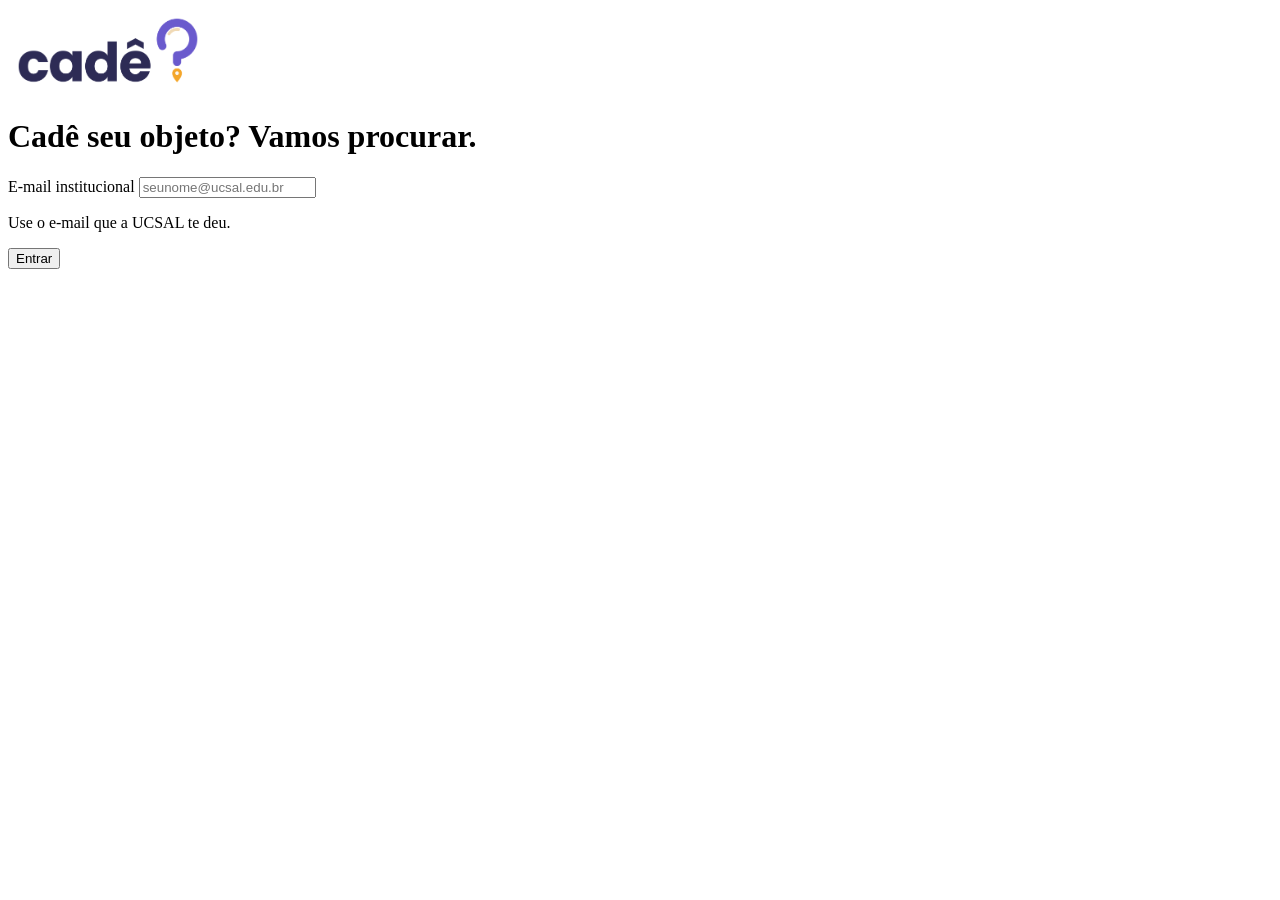
==== index.html @ cf89d3f3 "Create index.html" ====
<!DOCTYPE html>
<html lang="pt-BR">
  <head>
    <meta charset="UTF-8">
    <meta name="viewport" content="width=device-width, initial-scale=1.0">
    <title>Entrar | Cadê?</title>

    <!-- Fontes do Google: Poppins (títulos) e Inter (textos) -->
    <link rel="preconnect" href="https://fonts.googleapis.com">
    <link rel="preconnect" href="https://fonts.gstatic.com" crossorigin>
    <link href="https://fonts.googleapis.com/css2?family=Inter:wght@400;500&family=Poppins:wght@500;700&display=swap" rel="stylesheet">
  </head>

  <body>
    <main>
      <img src="assets/marca/cade-logo-principal.png" alt="Cadê?" width="200">

      <h1>Cadê seu objeto? Vamos procurar.</h1>

      <form action="inicio.html" method="get">
        <label for="email">E-mail institucional</label>
        <input
          type="email"
          id="email"
          name="email"
          placeholder="seunome@ucsal.edu.br"
          autocomplete="email"
        >
        <p id="email-ajuda">Use o e-mail que a UCSAL te deu.</p>

        <button type="submit">Entrar</button>
      </form>
    </main>
  </body>
</html>
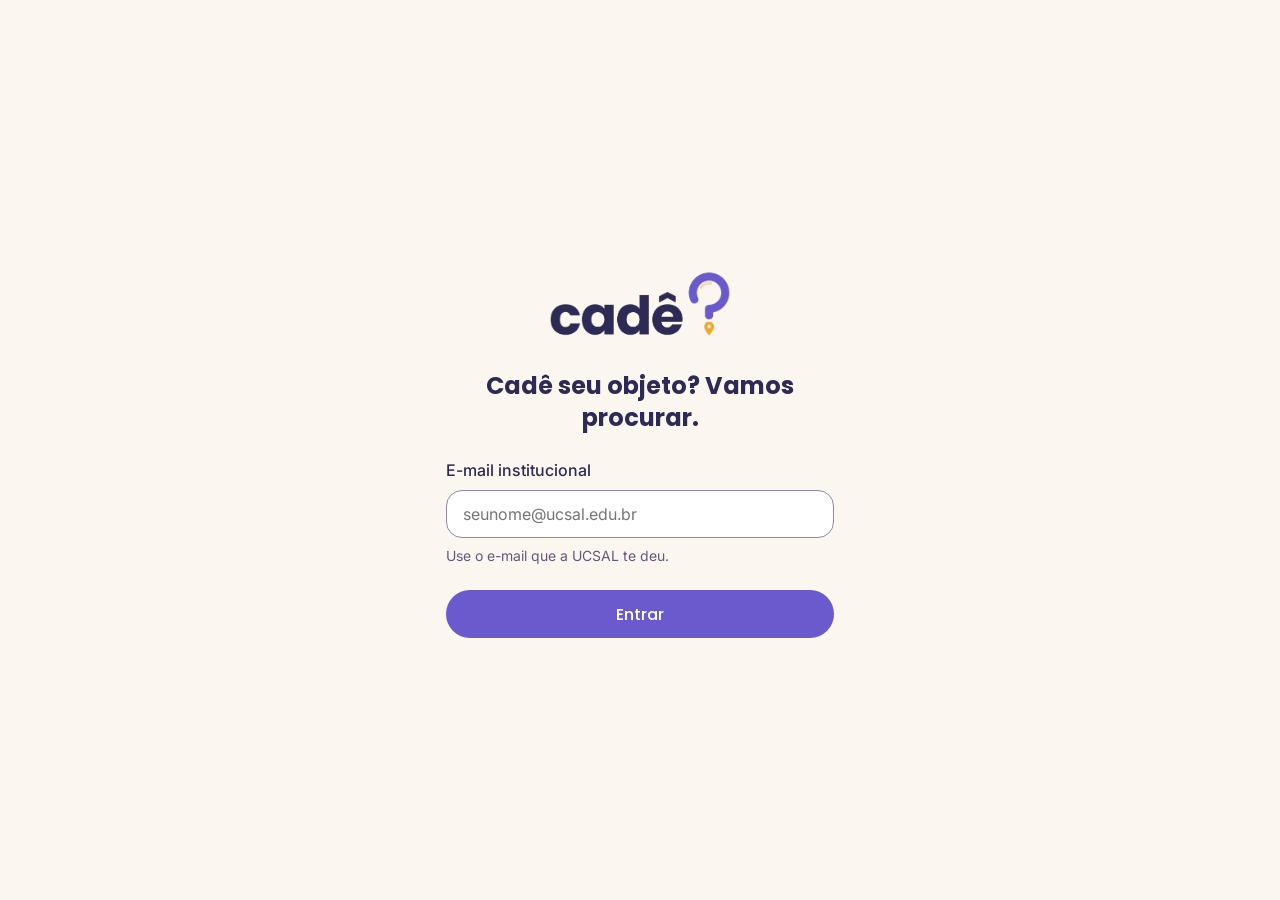
==== commit a0d88551: "Update index.html Mudanças no index html para página 2" ====
--- a/index.html
+++ b/index.html
@@ -9,10 +9,12 @@
     <link rel="preconnect" href="https://fonts.googleapis.com">
     <link rel="preconnect" href="https://fonts.gstatic.com" crossorigin>
     <link href="https://fonts.googleapis.com/css2?family=Inter:wght@400;500&family=Poppins:wght@500;700&display=swap" rel="stylesheet">
+    
+        <link rel="stylesheet" href="style.css">
   </head>
 
   <body>
-    <main>
+    <main class="tela-entrar">
       <img src="assets/marca/cade-logo-principal.png" alt="Cadê?" width="200">
 
       <h1>Cadê seu objeto? Vamos procurar.</h1>
@@ -28,7 +30,7 @@
         >
         <p id="email-ajuda">Use o e-mail que a UCSAL te deu.</p>
 
-        <button type="submit">Entrar</button>
+         <button type="submit" class="botao-primario">Entrar</button>
       </form>
     </main>
   </body>
--- a/style.css
+++ b/style.css
@@ -0,0 +1,115 @@
+/* =========================================
+   1. VARIÁVEIS: as cores e medidas do Cadê?
+   ========================================= */
+:root {
+  --creme: #FBF7F0;
+  --branco: #FFFFFF;
+  --indigo: #2D2B55;
+  --texto-secundario: #5E5A7A;
+  --violeta: #6A5ACD;
+  --contorno: #8E89A8;
+
+  --raio-campo: 16px;
+  --raio-pilula: 999px;
+}
+
+/* =========================================
+   2. AJUSTES GERAIS
+   ========================================= */
+* {
+  box-sizing: border-box;
+}
+
+body {
+  margin: 0;
+  background-color: var(--creme);
+  color: var(--indigo);
+  font-family: "Inter", sans-serif;
+  font-size: 16px;
+  line-height: 24px;
+}
+
+/* =========================================
+   3. TELA "ENTRAR"
+   ========================================= */
+main {
+  min-height: 100vh;
+  max-width: 420px;
+  margin: 0 auto;
+  padding: 48px 16px;
+
+  display: flex;
+  flex-direction: column;
+  justify-content: center;
+  align-items: center;
+  gap: 24px;
+}
+
+main img {
+  height: auto;
+}
+
+h1 {
+  margin: 0;
+  font-family: "Poppins", sans-serif;
+  font-weight: 700;
+  font-size: 24px;
+  line-height: 32px;
+  text-align: center;
+}
+
+/* =========================================
+   4. FORMULÁRIO
+   ========================================= */
+form {
+  width: 100%;
+  display: flex;
+  flex-direction: column;
+  gap: 8px;
+}
+
+label {
+  font-weight: 500;
+}
+
+input {
+  height: 48px;
+  padding: 0 16px;
+  font-family: inherit;
+  font-size: 16px;
+  color: var(--indigo);
+  background-color: var(--branco);
+  border: 1px solid var(--contorno);
+  border-radius: var(--raio-campo);
+}
+
+#email-ajuda {
+  margin: 0 0 16px;
+  font-size: 14px;
+  line-height: 20px;
+  color: var(--texto-secundario);
+}
+
+/* =========================================
+   5. BOTÃO PRIMÁRIO
+   ========================================= */
+button {
+  min-height: 48px;
+  font-family: "Poppins", sans-serif;
+  font-weight: 500;
+  font-size: 16px;
+  color: var(--branco);
+  background-color: var(--violeta);
+  border: none;
+  border-radius: var(--raio-pilula);
+  cursor: pointer;
+}
+
+/* =========================================
+   6. FOCO VISÍVEL (acessibilidade)
+   ========================================= */
+input:focus-visible,
+button:focus-visible {
+  outline: 2px solid var(--violeta);
+  outline-offset: 2px;
+}
